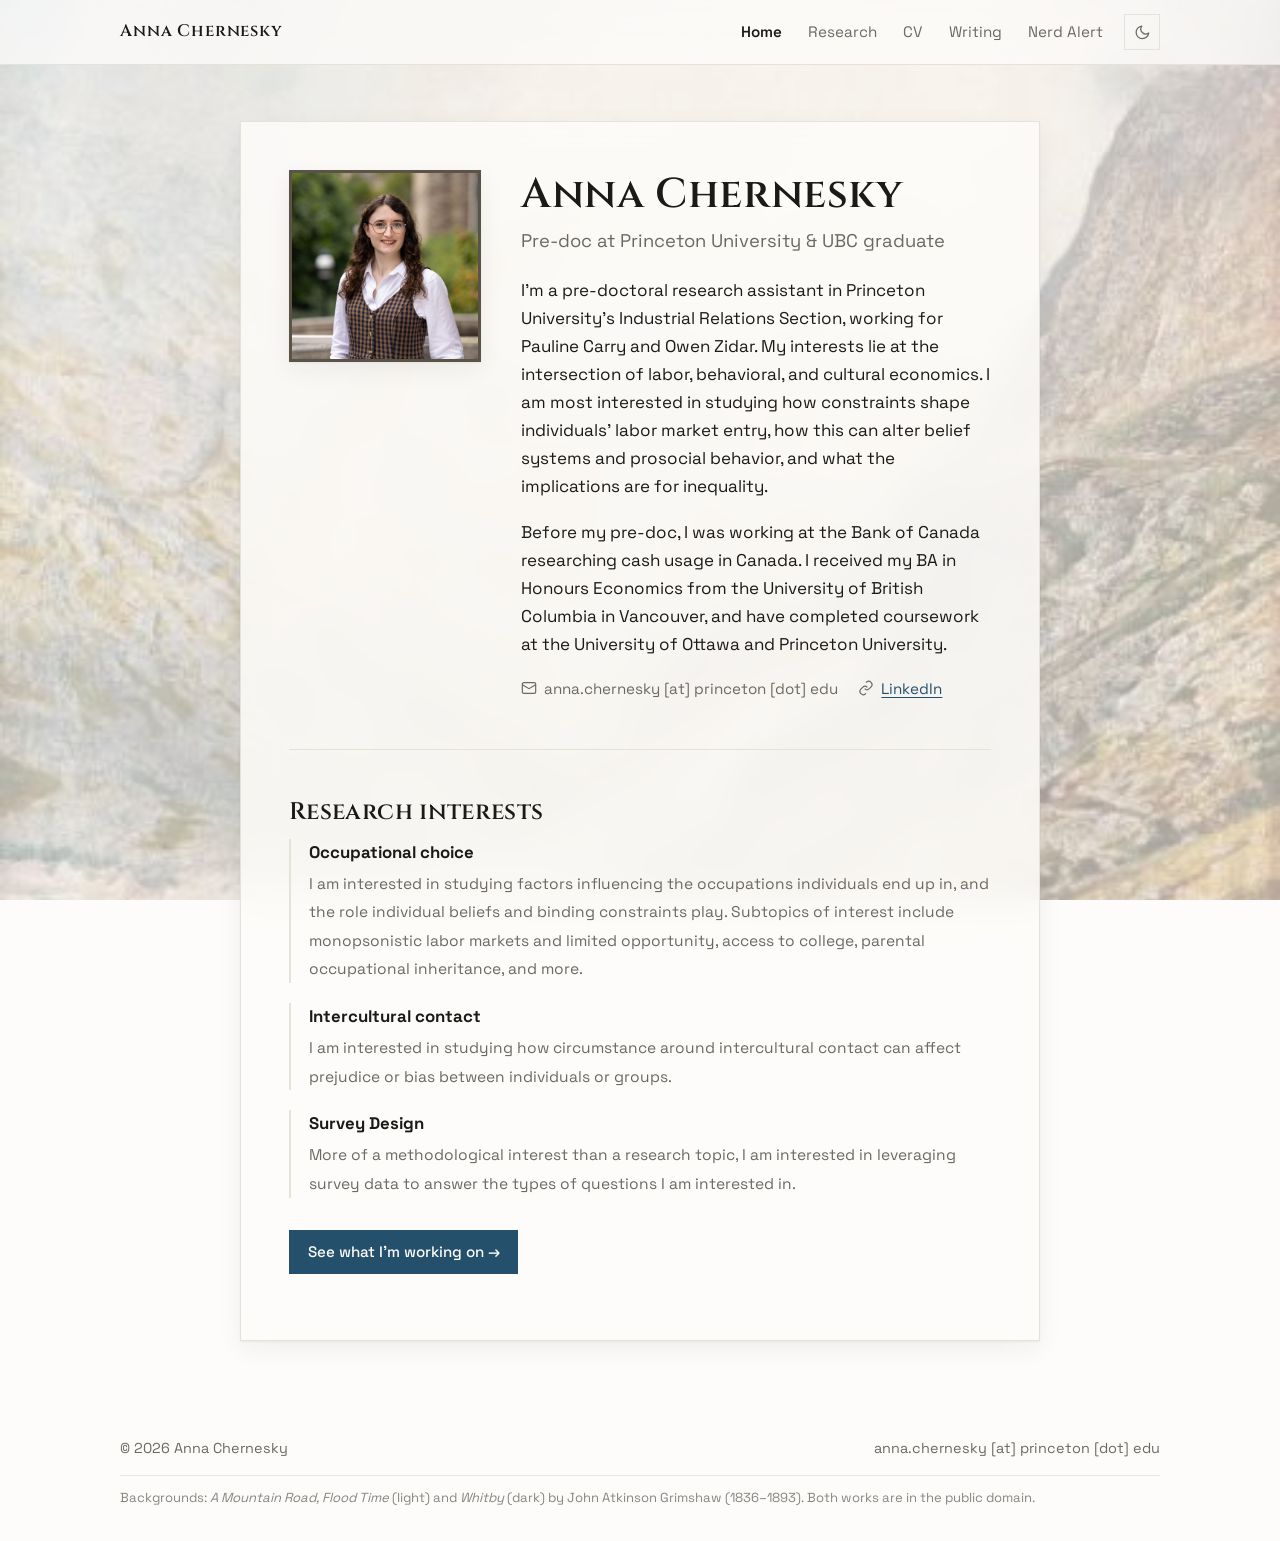
==== index.html @ eeffb5f7 "Add files via upload" ====
<!doctype html>
<html lang="en">
<head>
<meta charset="utf-8">
<meta name="viewport" content="width=device-width, initial-scale=1">
<title>Anna Chernesky</title>
<meta name="description" content="Personal site of Anna Chernesky — research, writing, and CV.">
<link rel="icon" href="assets/img/favicon.svg" type="image/svg+xml">
<link rel="preconnect" href="https://fonts.googleapis.com">
<link rel="preconnect" href="https://fonts.gstatic.com" crossorigin>
<link href="https://fonts.googleapis.com/css2?family=Cinzel:wght@500;600;700&family=Space+Grotesk:wght@400;500;600;700&display=swap" rel="stylesheet">
<link rel="stylesheet" href="assets/css/style.css">
<script>
  // Apply the saved theme before first paint so there's no flash of the wrong one.
  try { const t = localStorage.getItem('theme'); if (t) document.documentElement.dataset.theme = t; } catch (e) {}
</script>
<style>
  /* Background paintings for this page. Paths are relative to this file. */
  /* Portrait painting in a landscape window — bias the crop up toward the sky and rainbow. */
  body.has-bg::before {
    background-image: url('assets/img/grimshaw/a-mountain-road-floodtime-grimshaw.jpg');
    background-position: center 18%;
  }
  [data-theme="dark"] body.has-bg::before {
    background-image: url('assets/img/grimshaw/whitby-grimshaw.webp');
    background-position: center;
  }
</style>
</head>
<body class="has-bg">

<a class="skip-link" href="#main">Skip to content</a>

<header class="site-header">
  <div class="wrap header-inner">
    <a class="brand" href="index.html">Anna Chernesky</a>

    <button class="icon-btn nav-toggle" aria-expanded="false" aria-controls="site-nav" aria-label="Toggle menu">
      <svg viewBox="0 0 24 24" fill="none" stroke="currentColor" stroke-width="2" stroke-linecap="round" aria-hidden="true">
        <path d="M3 6h18M3 12h18M3 18h18"/>
      </svg>
    </button>

    <nav id="site-nav" class="site-nav">
      <a href="index.html" aria-current="page">Home</a>
      <a href="research.html">Research</a>
      <a href="cv.html">CV</a>
      <a href="writing.html">Writing</a>
      <a href="nerd-alert.html">Nerd Alert</a>

      <button class="icon-btn theme-toggle" aria-label="Toggle dark mode">
        <svg class="icon-moon" viewBox="0 0 24 24" fill="none" stroke="currentColor" stroke-width="1.8" stroke-linecap="round" stroke-linejoin="round" aria-hidden="true">
          <path d="M21 12.8A9 9 0 1 1 11.2 3a7 7 0 0 0 9.8 9.8z"/>
        </svg>
        <svg class="icon-sun" viewBox="0 0 24 24" fill="none" stroke="currentColor" stroke-width="1.8" stroke-linecap="round" aria-hidden="true">
          <circle cx="12" cy="12" r="4"/>
          <path d="M12 2v2M12 20v2M4.9 4.9l1.4 1.4M17.7 17.7l1.4 1.4M2 12h2M20 12h2M4.9 19.1l1.4-1.4M17.7 6.3l1.4-1.4"/>
        </svg>
      </button>
    </nav>
  </div>
</header>

<main id="main">
  <div class="wrap">

    <section class="intro">
      <!-- Swap in your own photo (a square JPG around 600×600 is plenty). -->
      <img class="intro__photo" src="assets/img/profile-web.jpg" alt="Anna Chernesky">

      <div>
        <h1 class="intro__title">Anna Chernesky</h1>
        <p class="intro__role">Pre-doc at Princeton University & UBC graduate</p>

        <p>
		I'm a pre-doctoral research assistant in Princeton University's Industrial Relations Section, working for Pauline Carry and Owen Zidar.
		My interests lie at the intersection of labor, behavioral, and cultural economics. 
		I am most interested in studying how constraints shape individuals' labor market entry, how this can alter belief systems and prosocial behavior, and what the implications are for inequality. 

        </p>

        <p>
        Before my pre-doc, I was working at the Bank of Canada researching cash usage in Canada. 
		I received my BA in Honours Economics from the University of British Columbia in Vancouver, and have completed coursework at the University of Ottawa and Princeton University. 
        </p>

        <ul class="contact-list">
          <li>
            <svg viewBox="0 0 24 24" fill="none" stroke="currentColor" stroke-width="1.8" aria-hidden="true">
              <rect x="2" y="4" width="20" height="16" rx="2"/><path d="m2 7 10 6 10-6"/>
            </svg>
            <span>anna.chernesky [at] princeton [dot] edu</span>
          </li>
          <li>
            <svg viewBox="0 0 24 24" fill="none" stroke="currentColor" stroke-width="1.8" aria-hidden="true">
              <path d="M10 13a5 5 0 0 0 7 0l3-3a5 5 0 0 0-7-7l-1 1"/><path d="M14 11a5 5 0 0 0-7 0l-3 3a5 5 0 0 0 7 7l1-1"/>
            </svg>
            <a href="https://www.linkedin.com/in/annachernesky">LinkedIn</a>
          </li>
        </ul>
      </div>
    </section>

    <hr>

    <section>
      <h2>Research interests</h2>
      <ul class="interests">
        <li>
          <strong>Occupational choice</strong>
          <span>I am interested in studying factors influencing the occupations individuals end up in, and the role individual
		  beliefs and binding constraints play. 
		  Subtopics of interest include monopsonistic labor markets and limited opportunity, access to college, 
		  parental occupational inheritance, and more. </span>
        </li>
        <li>
          <strong>Intercultural contact</strong>
          <span>I am interested in studying how circumstance around intercultural contact can affect prejudice or bias 
		  between individuals or groups.</span>
        </li>
        <li>
          <strong>Survey Design</strong>
          <span>More of a methodological interest than a research topic, I am interested in leveraging survey data to answer 
		  the types of questions I am interested in.</span>
        </li>
      </ul>

      <p style="margin-top:2rem">
        <a class="btn btn--primary" href="research.html">See what I'm working on &rarr;</a>
      </p>
    </section>

  </div>
</main>

<footer class="site-footer">
  <div class="wrap">
    <span>&copy; <span id="year">2026</span> Anna Chernesky</span>
    <span>anna.chernesky [at] princeton [dot] edu</span>
    <span class="credit">
      Backgrounds: <em>A Mountain Road, Flood Time</em> (light) and <em>Whitby</em> (dark)
      by John Atkinson Grimshaw (1836–1893). Both works are in the public domain.
    </span>
  </div>
</footer>

<script>document.getElementById('year').textContent = new Date().getFullYear();</script>
<script src="assets/js/main.js" defer></script>
</body>
</html>
---- assets/css/style.css ----
/* ==========================================================================
   Design tokens
   ========================================================================== */

:root {
  --bg:        #fdfcfa;
  --surface:   #ffffff;
  --text:      #1b1a17;
  --muted:     #6c6862;
  --border:    #e6e1d9;
  --accent:    #24506b;
  --accent-bg: #eaf1f6;
  --shadow:    0 1px 2px rgba(27, 26, 23, .05), 0 8px 24px rgba(27, 26, 23, .06);

  /* Cinzel = Roman inscriptional capitals, used for the name and page titles.
     Space Grotesk = the grotesque sans everything else is set in.
     Fallbacks matter: they're what shows if Google Fonts is slow or blocked. */
  --font-display: "Cinzel", "Iowan Old Style", "Palatino Linotype", Palatino, Georgia, serif;
  --font-sans:    "Space Grotesk", system-ui, -apple-system, "Segoe UI", Roboto, "Helvetica Neue", Arial, sans-serif;

  --wrap:   50rem;   /* text pages */
  --wrap-w: 68rem;   /* wide pages (photo grid) */

  --radius: 0;         /* corner rounding site-wide — set to 10px to soften everything back */
  --frame:  #5c5348;   /* picture frames: warm dark gray against the cream */
  --frame-w: 3px;

  color-scheme: light;
}

[data-theme="dark"] {
  --bg:        #14161a;
  --surface:   #1b1e24;
  --text:      #e9e7e2;
  --muted:     #9b978f;
  --border:    #2b2f37;
  --accent:    #a6b1b8;   /* desaturated slate — links, buttons, tags all read from this */
  --accent-bg: #22262c;   /* neutral dark for tag pills, code, nav hover */
  --shadow:    0 1px 2px rgba(0, 0, 0, .3), 0 8px 24px rgba(0, 0, 0, .25);
  --frame:     #bcbfba;   /* picture frames: cool light gray against the dark */

  color-scheme: dark;
}

/* Note: the site deliberately does NOT follow the visitor's system dark-mode
   setting. Light is the default for everyone; dark only happens when someone
   presses the toggle in the header. */

/* ==========================================================================
   Base
   ========================================================================== */

*, *::before, *::after { box-sizing: border-box; }

html { -webkit-text-size-adjust: 100%; scroll-behavior: smooth; }

@media (prefers-reduced-motion: reduce) {
  html { scroll-behavior: auto; }
  *, *::before, *::after { animation-duration: .01ms !important; transition-duration: .01ms !important; }
}

html { background: var(--bg); }

body {
  margin: 0;
  background: var(--bg);
  color: var(--text);
  font-family: var(--font-sans);
  font-size: 1.0625rem;
  line-height: 1.65;
  -webkit-font-smoothing: antialiased;
}

h1, h2, h3, h4 {
  font-weight: 600;
  line-height: 1.2;
  margin: 0 0 .5em;
}

/* Cinzel only for the big moments. Long research titles stay in the sans, where
   they're far easier to read than they would be in inscriptional capitals. */
h1, h2 {
  font-family: var(--font-display);
  letter-spacing: .015em;   /* a capitals face wants air, not tightening */
}

h3, h4 {
  font-family: var(--font-sans);
  letter-spacing: -.01em;
}

h1 { font-size: clamp(1.9rem, 1.4rem + 2vw, 2.6rem); }
h2 { font-size: 1.5rem; margin-top: 2.5rem; }
h3 { font-size: 1.15rem; margin-top: 1.75rem; }

p { margin: 0 0 1.1rem; }

a {
  color: var(--accent);
  text-decoration-thickness: 1px;
  text-underline-offset: .18em;
}
a:hover { text-decoration-thickness: 2px; }

img { max-width: 100%; height: auto; display: block; }

hr {
  border: 0;
  border-top: 1px solid var(--border);
  margin: 3rem 0;
}

code {
  font-family: ui-monospace, SFMono-Regular, "SF Mono", Menlo, Consolas, monospace;
  font-size: .9em;
  background: var(--accent-bg);
  padding: .1em .35em;
  border-radius: var(--radius);
}

:focus-visible {
  outline: 2px solid var(--accent);
  outline-offset: 3px;
  border-radius: 3px;
}

.wrap {
  width: 100%;
  max-width: var(--wrap);
  margin-inline: auto;
  padding-inline: 1.5rem;
}
.wrap--wide { max-width: var(--wrap-w); }

.skip-link {
  position: absolute;
  left: -9999px;
  top: 0;
  background: var(--surface);
  color: var(--text);
  padding: .75rem 1rem;
  z-index: 100;
  border: 1px solid var(--border);
  border-radius: var(--radius);
}
.skip-link:focus { left: 0; }

/* ==========================================================================
   Painting backgrounds

   This file provides the machinery — the fixed image layer, the scrim that
   keeps text readable, and the translucent content panel. The image ITSELF is
   named per page, in a <style> block in that page's <head>:

     <body class="has-bg">
     ...
     <style>
       body.has-bg::before { background-image: url('assets/img/grimshaw/pale-painting.jpg'); }
       [data-theme="dark"] body.has-bg::before { background-image: url('assets/img/grimshaw/dark-painting.jpg'); }
     </style>

   Why not put the image here? A relative url() is resolved against the file it
   is written in. Naming a painting here (or via a custom property that this
   file consumes) would make browsers look for assets/css/grimshaw/… and fail
   silently. Declaring it in the page keeps paths relative to the page.
   ========================================================================== */

:root { --scrim: rgba(253, 252, 250, .62); }   /* pale wash — mutes the painting behind dark text */
[data-theme="dark"] { --scrim: rgba(14, 16, 20, .55); }

body.has-bg { background: transparent; }

body.has-bg::before,
body.has-bg::after {
  content: "";
  position: fixed;      /* fixed rather than background-attachment: fixed, which iOS mishandles */
  inset: 0;
  z-index: -1;
  pointer-events: none;
}

body.has-bg::before {
  background-size: cover;
  background-position: center;
  background-repeat: no-repeat;
}

body.has-bg::after { background: var(--scrim); }

body.has-bg main > .wrap {
  width: calc(100% - 2rem);      /* gutter so the painting stays visible at the edges */
  padding: clamp(1.5rem, 4vw, 3rem);
  background: color-mix(in srgb, var(--bg) 86%, transparent);
  -webkit-backdrop-filter: blur(16px) saturate(1.15);
  backdrop-filter: blur(16px) saturate(1.15);
  border: 1px solid var(--border);
  border-radius: var(--radius);
  box-shadow: var(--shadow);
}

body.has-bg .site-header,
body.has-bg .site-footer {
  background: color-mix(in srgb, var(--bg) 78%, transparent);
  -webkit-backdrop-filter: blur(12px) saturate(1.2);
  backdrop-filter: blur(12px) saturate(1.2);
}
body.has-bg .site-footer { border-top: 0; }

/* ==========================================================================
   Header + navigation
   ========================================================================== */

.site-header {
  position: sticky;
  top: 0;
  z-index: 50;
  background: color-mix(in srgb, var(--bg) 88%, transparent);
  backdrop-filter: saturate(1.4) blur(10px);
  border-bottom: 1px solid var(--border);
}

.header-inner {
  display: flex;
  align-items: center;
  justify-content: space-between;
  gap: 1rem;
  min-height: 4rem;
  max-width: var(--wrap-w);
}

.brand {
  font-family: var(--font-display);
  font-size: 1.05rem;
  font-weight: 600;
  color: var(--text);
  text-decoration: none;
  letter-spacing: .05em;
  white-space: nowrap;
}
.brand:hover { color: var(--accent); }

.site-nav {
  display: flex;
  align-items: center;
  gap: .25rem;
}

.site-nav a {
  color: var(--muted);
  text-decoration: none;
  font-size: .95rem;
  padding: .4rem .7rem;
  border-radius: var(--radius);
  white-space: nowrap;
}
.site-nav a:hover { color: var(--text); background: var(--accent-bg); }
.site-nav a[aria-current="page"] { color: var(--text); font-weight: 600; }

.icon-btn {
  display: inline-grid;
  place-items: center;
  width: 2.25rem;
  height: 2.25rem;
  margin-left: .35rem;
  padding: 0;
  background: none;
  border: 1px solid var(--border);
  border-radius: var(--radius);
  color: var(--muted);
  cursor: pointer;
}
.icon-btn:hover { color: var(--text); border-color: var(--muted); }
.icon-btn svg { width: 1.05rem; height: 1.05rem; }

.nav-toggle { display: none; }

/* Icon swapping between themes */
.icon-sun  { display: none; }
[data-theme="dark"] .icon-sun  { display: block; }
[data-theme="dark"] .icon-moon { display: none; }

@media (max-width: 44rem) {
  .nav-toggle { display: inline-grid; margin-left: 0; }

  .site-nav {
    position: absolute;
    inset: 100% 0 auto;
    flex-direction: column;
    align-items: stretch;
    gap: 0;
    background: var(--surface);
    border-bottom: 1px solid var(--border);
    padding: .5rem 1.5rem 1rem;
    display: none;
  }
  .site-nav.is-open { display: flex; }
  .site-nav a { padding: .65rem .5rem; font-size: 1rem; }
  .theme-toggle { align-self: flex-start; margin: .5rem 0 0 .5rem; }
}

/* ==========================================================================
   Page layout
   ========================================================================== */

main { padding: 3.5rem 0 4rem; }

.page-head { margin-bottom: 2.5rem; }
.page-head p {
  color: var(--muted);
  font-family: var(--font-sans);
  font-size: 1.15rem;
  max-width: 42rem;
  margin: 0;
}

.lede {
  font-family: var(--font-sans);
  font-size: 1.2rem;
  color: var(--muted);
}

.site-footer {
  border-top: 1px solid var(--border);
  padding: 2rem 0;
  color: var(--muted);
  font-size: .9rem;
}
.site-footer .wrap {
  max-width: var(--wrap-w);
  display: flex;
  flex-wrap: wrap;
  gap: .5rem 1.5rem;
  justify-content: space-between;
}
.site-footer a { color: var(--muted); }

/* Painting credit — sits on its own line under the rest of the footer. */
.site-footer .credit {
  flex-basis: 100%;
  margin-top: .4rem;
  padding-top: .7rem;
  border-top: 1px solid var(--border);
  font-size: .82rem;
  opacity: .8;
}
.site-footer .credit em { font-style: italic; }

/* ==========================================================================
   Home
   ========================================================================== */

.intro {
  display: grid;
  grid-template-columns: 12rem 1fr;
  gap: 2.5rem;
  align-items: start;
  margin-bottom: 1rem;
}

.intro__photo {
  width: 12rem;
  height: 12rem;
  object-fit: cover;
  border-radius: var(--radius);
  border: var(--frame-w) solid var(--frame);
  box-shadow: var(--shadow);
  background: var(--surface);
}

.intro__title {
  margin: 0 0 .35rem;
}
.intro__role {
  color: var(--muted);
  font-family: var(--font-sans);
  font-size: 1.15rem;
  margin: 0 0 1.25rem;
}

@media (max-width: 40rem) {
  .intro { grid-template-columns: 1fr; gap: 1.5rem; }
  .intro__photo { width: 9rem; height: 9rem; }
}

.contact-list {
  list-style: none;
  margin: 0;
  padding: 0;
  display: flex;
  flex-wrap: wrap;
  gap: .5rem 1.25rem;
  font-size: .95rem;
}
.contact-list li {
  display: flex;
  align-items: center;
  gap: .45rem;
  color: var(--muted);
}
.contact-list svg { width: 1rem; height: 1rem; flex: none; }

.interests {
  list-style: none;
  margin: 0;
  padding: 0;
  display: grid;
  gap: 1.25rem;
}
.interests li {
  padding-left: 1.1rem;
  border-left: 2px solid var(--border);
}
.interests strong {
  display: block;
  font-family: var(--font-sans);
  font-size: 1.05rem;
  margin-bottom: .15rem;
}
.interests span { color: var(--muted); font-size: .97rem; }

/* ==========================================================================
   Research / Writing entries
   ========================================================================== */

.entry-list {
  list-style: none;
  margin: 0;
  padding: 0;
  display: grid;
  gap: 1.75rem;
}

.entry {
  display: grid;
  gap: .4rem;
  padding-bottom: 1.75rem;
  border-bottom: 1px solid var(--border);
}
.entry:last-child { border-bottom: 0; padding-bottom: 0; }

.entry__title {
  font-family: var(--font-sans);
  font-size: 1.15rem;
  font-weight: 600;
  margin: 0;
  line-height: 1.35;
}
.entry__title a { color: var(--text); text-decoration: none; }
.entry__title a:hover { color: var(--accent); text-decoration: underline; }

.entry__meta {
  color: var(--muted);
  font-size: .92rem;
  margin: 0;
}

.entry__abstract {
  margin: .35rem 0 0;
  color: var(--muted);
  font-size: .97rem;
}

/* Collapsible abstracts. <details> handles the open/close natively — the CSS
   below just replaces the browser's default triangle with our own chevron. */

details.entry__abstract > summary {
  display: inline-flex;
  align-items: center;
  gap: .45rem;
  width: fit-content;
  padding: .1rem 0;
  color: var(--accent);
  font-size: .9rem;
  cursor: pointer;
  list-style: none;          /* hides the marker in Firefox */
  -webkit-user-select: none;
  user-select: none;
}
details.entry__abstract > summary::-webkit-details-marker { display: none; }
details.entry__abstract > summary:hover { text-decoration: underline; }

details.entry__abstract > summary::before {
  content: "";
  width: .42rem;
  height: .42rem;
  margin-top: -.12rem;
  border-right: 2px solid currentColor;
  border-bottom: 2px solid currentColor;
  transform: rotate(-45deg);
  transition: transform .2s ease;
}
details.entry__abstract[open] > summary::before { transform: rotate(45deg); }

details.entry__abstract > p {
  margin: .6rem 0 0;
  padding-left: .9rem;
  border-left: 2px solid var(--border);
  animation: abstract-in .25s ease;
}

@keyframes abstract-in {
  from { opacity: 0; transform: translateY(-4px); }
}

.entry__links {
  display: flex;
  flex-wrap: wrap;
  gap: .5rem;
  margin-top: .5rem;
}

.tag {
  display: inline-block;
  font-size: .78rem;
  letter-spacing: .04em;
  text-transform: uppercase;
  color: var(--accent);
  background: var(--accent-bg);
  padding: .15rem .5rem;
  border-radius: var(--radius);
  width: fit-content;
}

/* ==========================================================================
   Buttons
   ========================================================================== */

.btn {
  display: inline-flex;
  align-items: center;
  gap: .45rem;
  font-size: .9rem;
  font-weight: 500;
  text-decoration: none;
  color: var(--text);
  background: var(--surface);
  border: 1px solid var(--border);
  border-radius: var(--radius);
  padding: .4rem .8rem;
  transition: border-color .15s ease, background .15s ease;
}
.btn:hover { border-color: var(--accent); color: var(--accent); }
.btn svg { width: .95rem; height: .95rem; }

.btn--primary {
  background: var(--accent);
  border-color: var(--accent);
  color: var(--bg);
  padding: .55rem 1.1rem;
  font-size: .95rem;
}
.btn--primary:hover { color: var(--bg); opacity: .9; }

/* ==========================================================================
   CV page
   ========================================================================== */

.cv-actions {
  display: flex;
  flex-wrap: wrap;
  align-items: center;
  gap: .75rem;
  margin-bottom: 2rem;
}
.cv-actions .note { color: var(--muted); font-size: .9rem; }

.pdf-frame {
  width: 100%;
  height: min(85vh, 60rem);
  border: 1px solid var(--border);
  border-radius: var(--radius);
  background: var(--surface);
  box-shadow: var(--shadow);
}

.pdf-fallback {
  padding: 2.5rem 1.5rem;
  text-align: center;
  color: var(--muted);
}

.cv-summary {
  display: grid;
  gap: 1.5rem;
  margin-top: 3rem;
}
.cv-item {
  display: grid;
  grid-template-columns: 8rem 1fr;
  gap: 1.5rem;
}
.cv-item__when { color: var(--muted); font-size: .92rem; padding-top: .15rem; }
.cv-item__what strong { font-family: var(--font-sans); font-size: 1.05rem; }
.cv-item__what span { display: block; color: var(--muted); font-size: .95rem; }

@media (max-width: 34rem) {
  .cv-item { grid-template-columns: 1fr; gap: .25rem; }
}

/* ==========================================================================
   Nerd Alert
   ========================================================================== */

.photo-grid {
  display: grid;
  grid-template-columns: repeat(auto-fill, minmax(15rem, 1fr));
  gap: 1.25rem;
  margin: 0 0 3rem;
  padding: 0;
  list-style: none;
}

.photo-card {
  margin: 0;
  background: var(--surface);
  border: var(--frame-w) solid var(--frame);
  border-radius: var(--radius);
  overflow: hidden;
  box-shadow: var(--shadow);
}
.photo-card img {
  width: 100%;
  aspect-ratio: 4 / 3;
  object-fit: cover;
  cursor: zoom-in;
  transition: transform .3s ease;
}
.photo-card img:hover { transform: scale(1.03); }
.photo-card figcaption {
  padding: .7rem .9rem .85rem;
  font-size: .9rem;
  color: var(--muted);
}

.fav-columns {
  display: grid;
  grid-template-columns: repeat(auto-fit, minmax(16rem, 1fr));
  gap: 2rem 2.5rem;
}

.fav-list {
  list-style: none;
  margin: 0;
  padding: 0;
  display: grid;
  gap: .6rem;
  font-size: .97rem;
}
.fav-list li { display: grid; gap: .1rem; }
.fav-list .why { color: var(--muted); font-size: .88rem; }

/* Lightbox */

/* Author styles beat the browser's `dialog:not([open]) { display: none }`, so the
   closed dialog has to be re-hidden explicitly or it leaks onto the page. */
.lightbox:not([open]) { display: none; }

.lightbox {
  position: fixed;
  inset: 0;
  z-index: 100;
  display: grid;
  place-items: center;
  padding: 2rem;
  background: rgba(10, 10, 12, .88);
  border: 0;
}
.lightbox::backdrop { background: rgba(10, 10, 12, .88); }
.lightbox img {
  max-width: 100%;
  max-height: 85vh;
  border: var(--frame-w) solid var(--frame);
  border-radius: var(--radius);
  object-fit: contain;
}
.lightbox figcaption {
  color: #e9e7e2;
  text-align: center;
  font-size: .92rem;
  padding-top: .9rem;
}
.lightbox__close {
  position: fixed;
  top: 1.25rem;
  right: 1.5rem;
  background: none;
  border: 0;
  color: #e9e7e2;
  font-size: 2rem;
  line-height: 1;
  cursor: pointer;
  padding: .25rem .5rem;
}
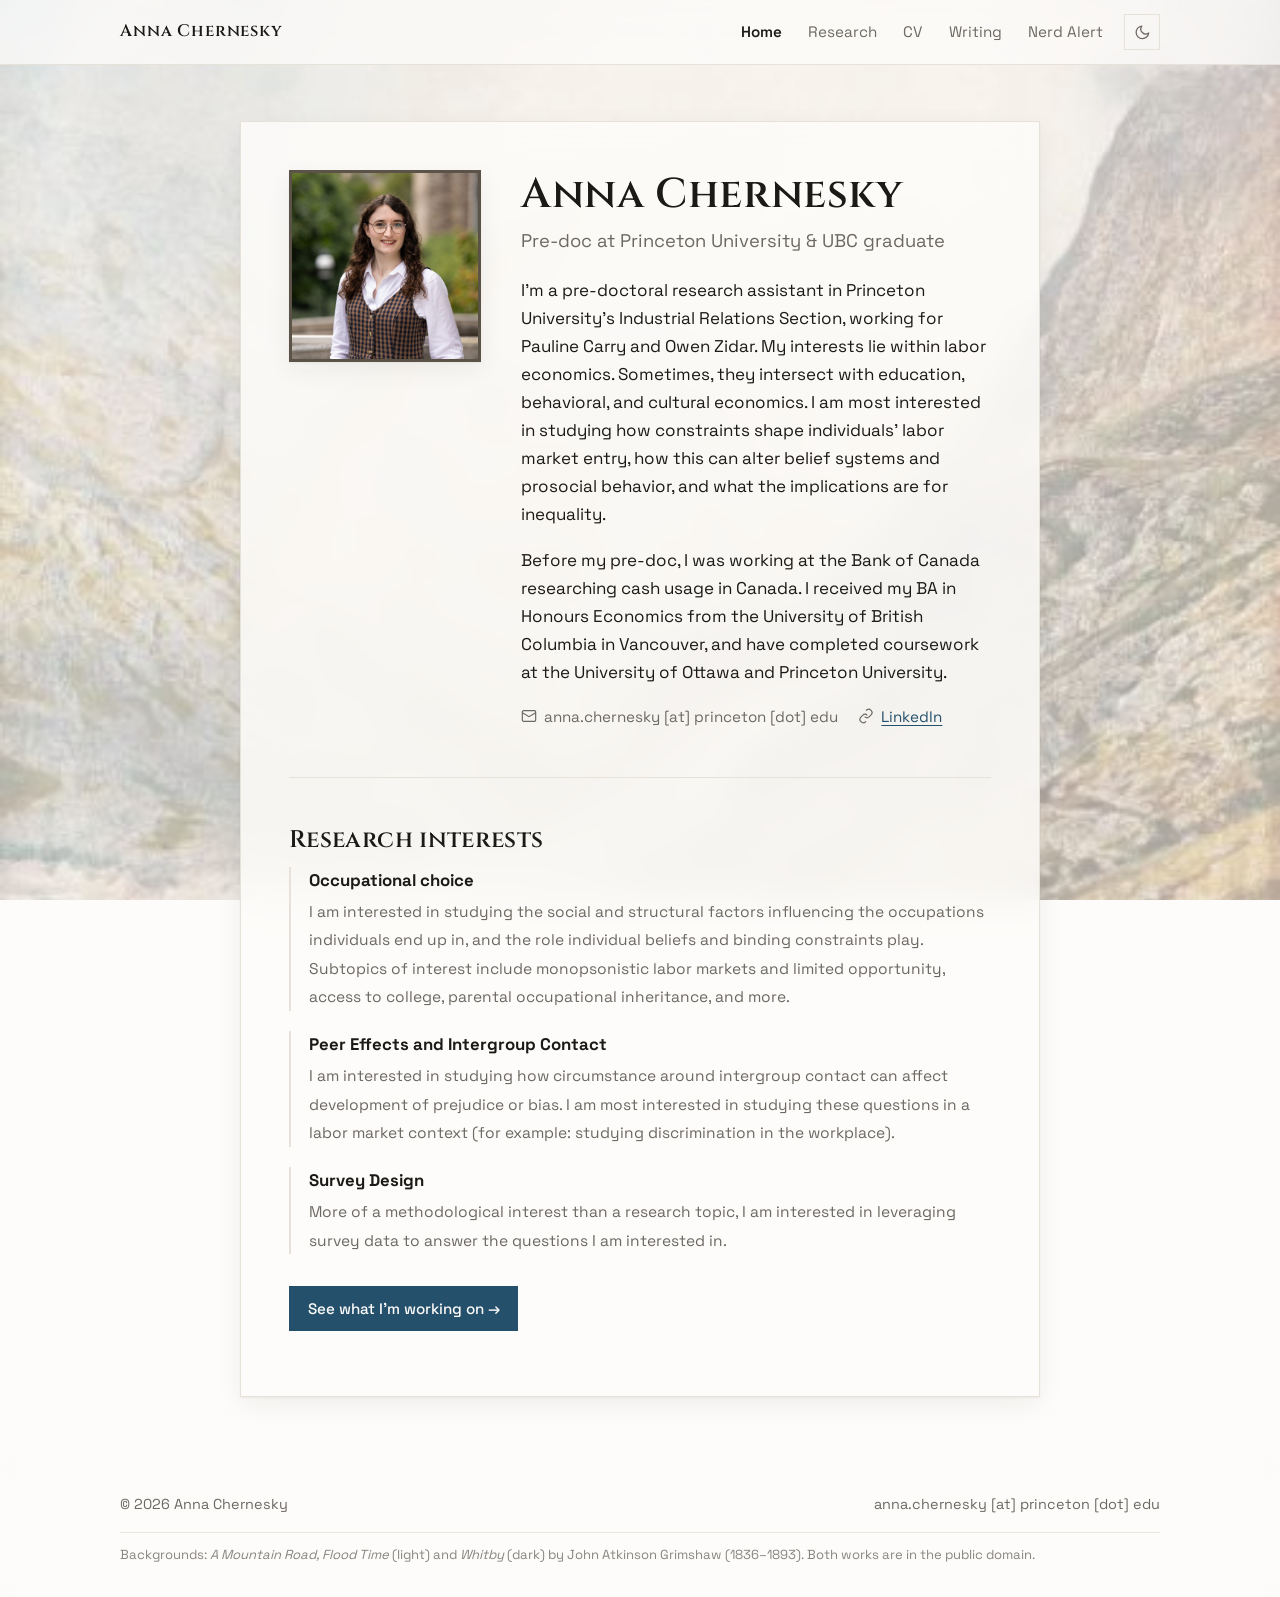
==== commit 047bafa4: "Update research interests and descriptions in index.html Refined research interests and clarified fo" ====
--- a/index.html
+++ b/index.html
@@ -5,6 +5,55 @@
 <meta name="viewport" content="width=device-width, initial-scale=1">
 <title>Anna Chernesky</title>
 <meta name="description" content="Personal site of Anna Chernesky — research, writing, and CV.">
+<link rel="canonical" href="https://annakcher.github.io/">
+
+<!-- Link previews on LinkedIn, Slack, Bluesky, iMessage, etc. -->
+<meta property="og:type" content="profile">
+<meta property="og:site_name" content="Anna Chernesky">
+<meta property="og:title" content="Anna Chernesky">
+<meta property="og:description" content="Personal site of Anna Chernesky — research, writing, and CV.">
+<meta property="og:url" content="https://annakcher.github.io/">
+<meta property="og:image" content="https://annakcher.github.io/assets/img/profile-web.jpg">
+<meta name="twitter:card" content="summary">
+
+<!-- Structured data: states who this site is about and which profiles are the
+     same person, so search engines don't have to infer it. Invisible to visitors.
+     Test changes at https://validator.schema.org/ -->
+<script type="application/ld+json">
+{
+  "@context": "https://schema.org",
+  "@type": "Person",
+  "name": "Anna Chernesky",
+  "url": "https://annakcher.github.io/",
+  "image": "https://annakcher.github.io/assets/img/profile-web.jpg",
+  "jobTitle": "Pre-doctoral Research Assistant",
+  "description": "Pre-doctoral research assistant in the Industrial Relations Section at Princeton University, working on labor, behavioral, and cultural economics.",
+  "worksFor": {
+    "@type": "Organization",
+    "name": "Industrial Relations Section, Princeton University"
+  },
+  "alumniOf": {
+    "@type": "CollegeOrUniversity",
+    "name": "University of British Columbia"
+  },
+  "knowsAbout": [
+    "Labor economics",
+    "Behavioral economics",
+    "Cultural economics",
+    "Survey design"
+  ],
+  "identifier": {
+    "@type": "PropertyValue",
+    "propertyID": "ORCID",
+    "value": "https://orcid.org/0009-0006-0136-3665"
+  },
+  "sameAs": [
+    "https://www.linkedin.com/in/annachernesky",
+    "https://orcid.org/0009-0006-0136-3665"
+  ]
+}
+</script>
+
 <link rel="icon" href="assets/img/favicon.svg" type="image/svg+xml">
 <link rel="preconnect" href="https://fonts.googleapis.com">
 <link rel="preconnect" href="https://fonts.gstatic.com" crossorigin>
@@ -74,7 +123,7 @@
 
         <p>
 		I'm a pre-doctoral research assistant in Princeton University's Industrial Relations Section, working for Pauline Carry and Owen Zidar.
-		My interests lie at the intersection of labor, behavioral, and cultural economics. 
+		My interests lie within labor economics. Sometimes, they intersect with education, behavioral, and cultural economics. 
 		I am most interested in studying how constraints shape individuals' labor market entry, how this can alter belief systems and prosocial behavior, and what the implications are for inequality. 
 
         </p>
@@ -108,20 +157,21 @@
       <ul class="interests">
         <li>
           <strong>Occupational choice</strong>
-          <span>I am interested in studying factors influencing the occupations individuals end up in, and the role individual
-		  beliefs and binding constraints play. 
+          <span>I am interested in studying the social and structural factors influencing the occupations individuals end up in, 
+		  and the role individual beliefs and binding constraints play. 
 		  Subtopics of interest include monopsonistic labor markets and limited opportunity, access to college, 
 		  parental occupational inheritance, and more. </span>
         </li>
         <li>
-          <strong>Intercultural contact</strong>
-          <span>I am interested in studying how circumstance around intercultural contact can affect prejudice or bias 
-		  between individuals or groups.</span>
+          <strong>Peer Effects and Intergroup Contact</strong>
+          <span>I am interested in studying how circumstance around intergroup contact can affect development of prejudice or bias. 
+		  I am most interested in studying these questions in a labor market context 
+		  (for example: studying discrimination in the workplace). </span>
         </li>
         <li>
           <strong>Survey Design</strong>
           <span>More of a methodological interest than a research topic, I am interested in leveraging survey data to answer 
-		  the types of questions I am interested in.</span>
+		  the questions I am interested in. </span>
         </li>
       </ul>
 
